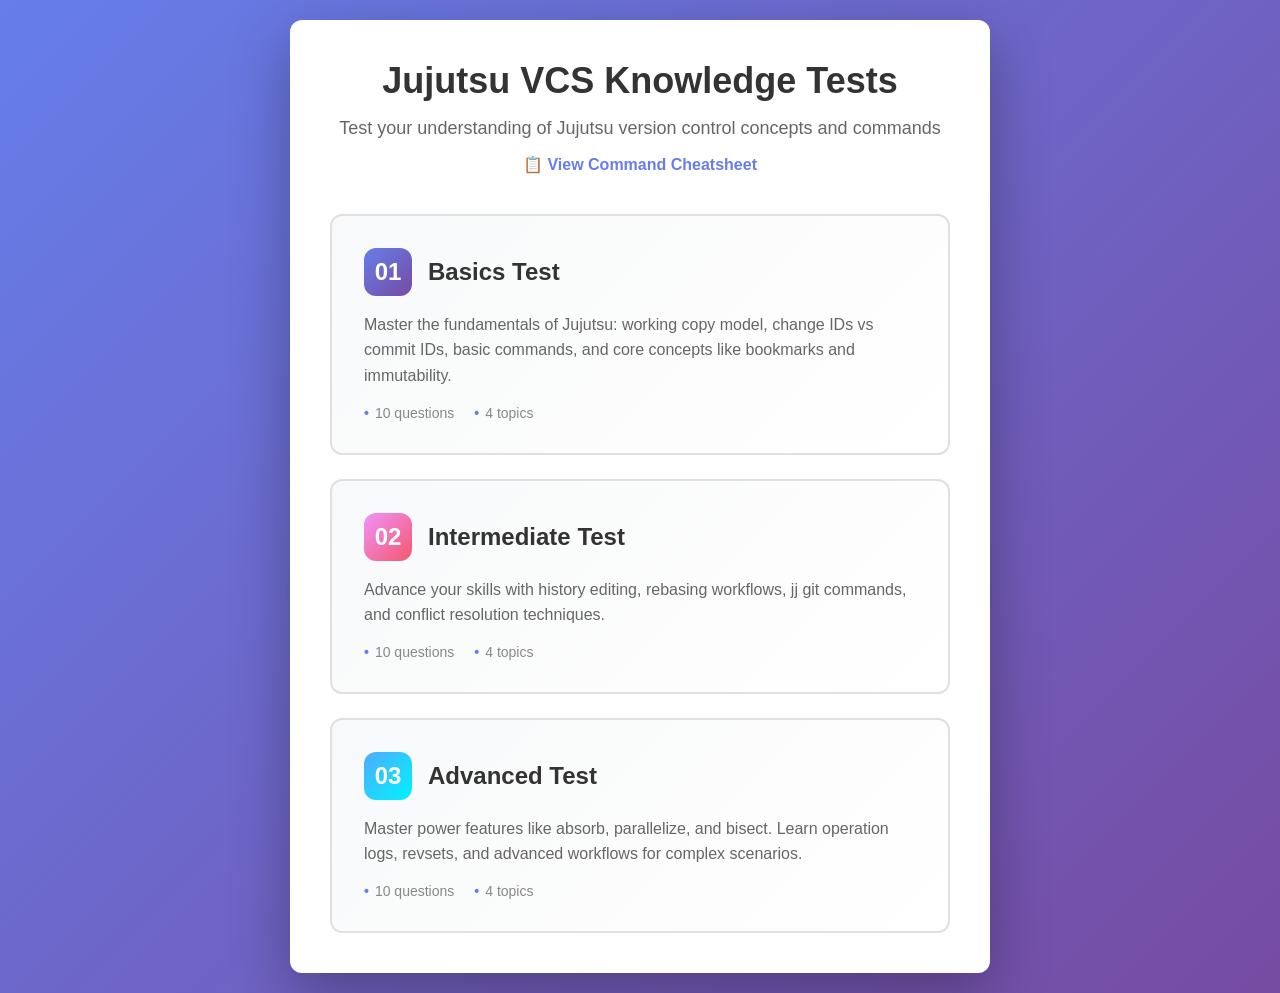
==== tests/index.html @ 3a8dadf9 "Add basic, intermediate, advanced tests" ====
<!DOCTYPE html>
<html lang="en">
<head>
    <meta charset="UTF-8">
    <meta name="viewport" content="width=device-width, initial-scale=1.0">
    <title>Jujutsu VCS Tests</title>
    <link rel="stylesheet" href="quiz.css">
    <style>
        .test-grid {
            display: grid;
            gap: 24px;
            margin-top: 40px;
        }

        .test-card {
            background: linear-gradient(135deg, #f8f9fa 0%, #ffffff 100%);
            border: 2px solid #e0e0e0;
            border-radius: 12px;
            padding: 32px;
            cursor: pointer;
            transition: all 0.3s ease;
            text-decoration: none;
            color: inherit;
            display: block;
        }

        .test-card:hover {
            transform: translateY(-4px);
            box-shadow: 0 12px 24px rgba(102, 126, 234, 0.2);
            border-color: #667eea;
        }

        .test-card-header {
            display: flex;
            align-items: center;
            gap: 16px;
            margin-bottom: 16px;
        }

        .test-icon {
            width: 48px;
            height: 48px;
            border-radius: 12px;
            display: flex;
            align-items: center;
            justify-content: center;
            font-size: 24px;
            font-weight: 700;
            color: white;
            flex-shrink: 0;
        }

        .test-icon.basics {
            background: linear-gradient(135deg, #667eea 0%, #764ba2 100%);
        }

        .test-icon.intermediate {
            background: linear-gradient(135deg, #f093fb 0%, #f5576c 100%);
        }

        .test-icon.advanced {
            background: linear-gradient(135deg, #4facfe 0%, #00f2fe 100%);
        }

        .test-title {
            font-size: 24px;
            font-weight: 700;
            color: #333;
            margin: 0;
        }

        .test-description {
            color: #666;
            font-size: 16px;
            line-height: 1.6;
            margin-bottom: 16px;
        }

        .test-meta {
            display: flex;
            gap: 20px;
            font-size: 14px;
            color: #888;
        }

        .test-meta-item {
            display: flex;
            align-items: center;
            gap: 6px;
        }

        .test-meta-item::before {
            content: "•";
            color: #667eea;
            font-weight: 700;
        }

        .page-header {
            text-align: center;
            margin-bottom: 20px;
        }

        .page-title {
            font-size: 36px;
            font-weight: 700;
            color: #333;
            margin-bottom: 12px;
        }

        .page-subtitle {
            font-size: 18px;
            color: #666;
            line-height: 1.6;
        }

        .info-box {
            background: linear-gradient(135deg, #e8eaf6 0%, #f3e5f5 100%);
            border-left: 4px solid #667eea;
            border-radius: 8px;
            padding: 20px;
            margin-top: 40px;
        }

        .info-box h3 {
            color: #667eea;
            font-size: 18px;
            margin-bottom: 12px;
        }

        .info-box p {
            color: #555;
            font-size: 15px;
            line-height: 1.6;
            margin: 0;
        }

        .info-box ul {
            margin: 12px 0 0 20px;
            color: #555;
            font-size: 15px;
            line-height: 1.8;
        }
    </style>
</head>
<body>
    <div class="container">
        <div class="page-header">
            <h1 class="page-title">Jujutsu VCS Knowledge Tests</h1>
            <p class="page-subtitle">Test your understanding of Jujutsu version control concepts and commands</p>
            <p style="margin-top: 12px;">
                <a href="cheatsheet.html" style="color: #667eea; text-decoration: none; font-weight: 600;">📋 View Command Cheatsheet</a>
            </p>
        </div>

        <div class="test-grid">
            <a href="01-basics.html" class="test-card">
                <div class="test-card-header">
                    <div class="test-icon basics">01</div>
                    <h2 class="test-title">Basics Test</h2>
                </div>
                <p class="test-description">
                    Master the fundamentals of Jujutsu: working copy model, change IDs vs commit IDs,
                    basic commands, and core concepts like bookmarks and immutability.
                </p>
                <div class="test-meta">
                    <span class="test-meta-item">10 questions</span>
                    <span class="test-meta-item">4 topics</span>
                </div>
            </a>

            <a href="02-intermediate.html" class="test-card">
                <div class="test-card-header">
                    <div class="test-icon intermediate">02</div>
                    <h2 class="test-title">Intermediate Test</h2>
                </div>
                <p class="test-description">
                    Advance your skills with history editing, rebasing workflows, jj git commands,
                    and conflict resolution techniques.
                </p>
                <div class="test-meta">
                    <span class="test-meta-item">10 questions</span>
                    <span class="test-meta-item">4 topics</span>
                </div>
            </a>

            <a href="03-advanced.html" class="test-card">
                <div class="test-card-header">
                    <div class="test-icon advanced">03</div>
                    <h2 class="test-title">Advanced Test</h2>
                </div>
                <p class="test-description">
                    Master power features like absorb, parallelize, and bisect. Learn operation logs,
                    revsets, and advanced workflows for complex scenarios.
                </p>
                <div class="test-meta">
                    <span class="test-meta-item">10 questions</span>
                    <span class="test-meta-item">4 topics</span>
                </div>
            </a>
        </div>
    </div>
</body>
</html>
---- tests/quiz.css ----
* {
    margin: 0;
    padding: 0;
    box-sizing: border-box;
}

body {
    font-family: -apple-system, BlinkMacSystemFont, 'Segoe UI', Roboto, Oxygen, Ubuntu, Cantarell, sans-serif;
    background: linear-gradient(135deg, #667eea 0%, #764ba2 100%);
    min-height: 100vh;
    display: flex;
    justify-content: center;
    align-items: center;
    padding: 20px;
}

.container {
    background: white;
    border-radius: 12px;
    box-shadow: 0 20px 60px rgba(0, 0, 0, 0.3);
    max-width: 700px;
    width: 100%;
    padding: 40px;
}

h1 {
    color: #333;
    margin-bottom: 10px;
    font-size: 28px;
}

.subtitle {
    color: #666;
    margin-bottom: 30px;
    font-size: 14px;
}

.progress-bar {
    background: #e0e0e0;
    height: 8px;
    border-radius: 4px;
    margin-bottom: 30px;
    overflow: hidden;
}

.progress-fill {
    background: linear-gradient(90deg, #667eea 0%, #764ba2 100%);
    height: 100%;
    transition: width 0.3s ease;
}

.question-container {
    display: none;
}

.question-container.active {
    display: block;
    animation: fadeIn 0.3s ease;
}

@keyframes fadeIn {
    from {
        opacity: 0;
        transform: translateY(10px);
    }
    to {
        opacity: 1;
        transform: translateY(0);
    }
}

.question-number {
    color: #764ba2;
    font-weight: 600;
    margin-bottom: 10px;
    font-size: 14px;
}

.question-text {
    color: #333;
    font-size: 20px;
    margin-bottom: 25px;
    line-height: 1.5;
}

.options {
    display: flex;
    flex-direction: column;
    gap: 12px;
}

.option {
    background: #f8f9fa;
    border: 2px solid #e0e0e0;
    border-radius: 8px;
    padding: 16px;
    cursor: pointer;
    transition: all 0.2s ease;
    display: flex;
    align-items: center;
}

.option:hover {
    background: #f0f0f0;
    border-color: #667eea;
}

.option.selected {
    background: #e8eaf6;
    border-color: #667eea;
}

.option input[type="radio"] {
    margin-right: 12px;
    width: 20px;
    height: 20px;
    cursor: pointer;
}

.option-text {
    color: #333;
    font-size: 16px;
    flex: 1;
}

.navigation {
    display: flex;
    justify-content: space-between;
    margin-top: 30px;
    gap: 12px;
}

button {
    background: linear-gradient(135deg, #667eea 0%, #764ba2 100%);
    color: white;
    border: none;
    padding: 14px 28px;
    border-radius: 8px;
    font-size: 16px;
    font-weight: 600;
    cursor: pointer;
    transition: transform 0.2s ease, box-shadow 0.2s ease;
}

button:hover {
    transform: translateY(-2px);
    box-shadow: 0 4px 12px rgba(102, 126, 234, 0.4);
}

button:disabled {
    background: #ccc;
    cursor: not-allowed;
    transform: none;
    box-shadow: none;
}

button.secondary {
    background: #e0e0e0;
    color: #333;
}

button.secondary:hover {
    background: #d0d0d0;
    box-shadow: 0 4px 12px rgba(0, 0, 0, 0.1);
}

.results {
    display: none;
    text-align: center;
}

.results.active {
    display: block;
    animation: fadeIn 0.5s ease;
}

.score {
    font-size: 64px;
    font-weight: 700;
    color: #667eea;
    margin: 20px 0;
}

.score-message {
    font-size: 24px;
    color: #333;
    margin-bottom: 30px;
}

.answer-review {
    text-align: left;
    margin-top: 30px;
    padding-top: 30px;
    border-top: 2px solid #e0e0e0;
}

.review-item {
    margin-bottom: 20px;
    padding: 16px;
    background: #f8f9fa;
    border-radius: 8px;
}

.review-item.correct {
    border-left: 4px solid #4caf50;
}

.review-item.incorrect {
    border-left: 4px solid #f44336;
}

.review-question {
    font-weight: 600;
    color: #333;
    margin-bottom: 8px;
}

.review-answer {
    color: #666;
    font-size: 14px;
}

.review-answer.correct {
    color: #4caf50;
}

.review-answer.incorrect {
    color: #f44336;
}

.restart-button {
    margin-top: 20px;
}
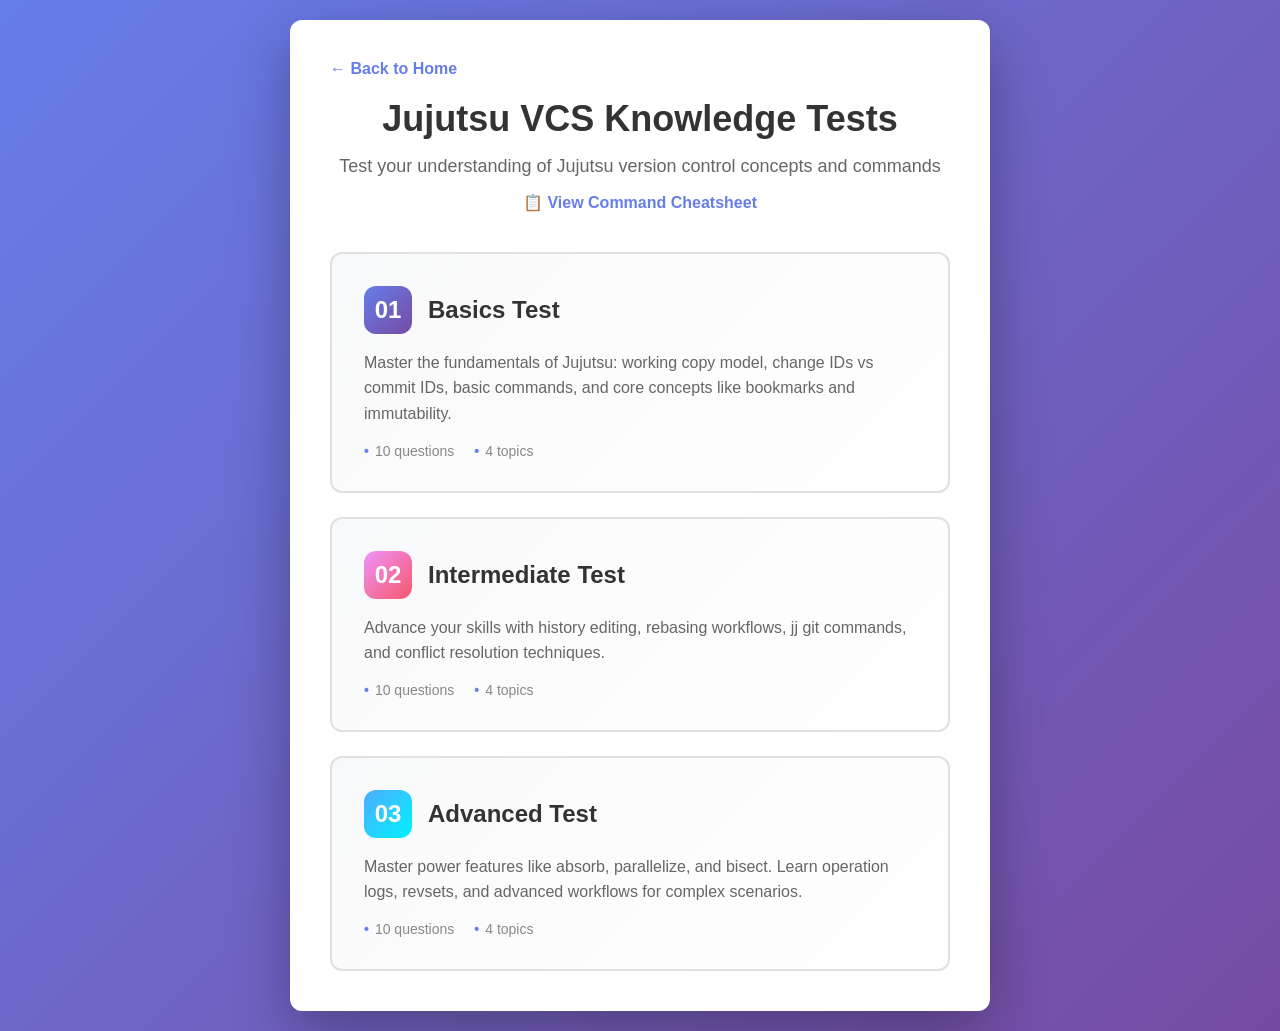
==== commit 90e7a588: "Set up GitHub Pages site with HTML tutorial - Create assets/ directory with shared style.css - Add m" ====
--- a/tests/index.html
+++ b/tests/index.html
@@ -144,6 +144,9 @@
 </head>
 <body>
     <div class="container">
+        <p style="margin-bottom: 20px;">
+            <a href="../index.html" style="color: #667eea; text-decoration: none; font-weight: 600;">← Back to Home</a>
+        </p>
         <div class="page-header">
             <h1 class="page-title">Jujutsu VCS Knowledge Tests</h1>
             <p class="page-subtitle">Test your understanding of Jujutsu version control concepts and commands</p>
--- a/tests/quiz.css
+++ b/tests/quiz.css
@@ -21,6 +21,18 @@
     max-width: 700px;
     width: 100%;
     padding: 40px;
+    animation: fadeInScale 0.5s ease-out;
+}
+
+@keyframes fadeInScale {
+    from {
+        opacity: 0;
+        transform: scale(0.95);
+    }
+    to {
+        opacity: 1;
+        transform: scale(1);
+    }
 }
 
 h1 {
@@ -41,12 +53,35 @@
     border-radius: 4px;
     margin-bottom: 30px;
     overflow: hidden;
+    position: relative;
+}
+
+.progress-bar::after {
+    content: '';
+    position: absolute;
+    top: 0;
+    left: 0;
+    right: 0;
+    bottom: 0;
+    background: linear-gradient(90deg, transparent, rgba(255, 255, 255, 0.3), transparent);
+    animation: shimmer 2s infinite;
+}
+
+@keyframes shimmer {
+    0% {
+        transform: translateX(-100%);
+    }
+    100% {
+        transform: translateX(100%);
+    }
 }
 
 .progress-fill {
     background: linear-gradient(90deg, #667eea 0%, #764ba2 100%);
     height: 100%;
-    transition: width 0.3s ease;
+    transition: width 0.5s ease;
+    position: relative;
+    z-index: 1;
 }
 
 .question-container {
@@ -95,7 +130,7 @@
     border-radius: 8px;
     padding: 16px;
     cursor: pointer;
-    transition: all 0.2s ease;
+    transition: all 0.2s ease, transform 0.2s ease;
     display: flex;
     align-items: center;
 }
@@ -103,11 +138,25 @@
 .option:hover {
     background: #f0f0f0;
     border-color: #667eea;
+    transform: translateX(4px);
 }
 
 .option.selected {
     background: #e8eaf6;
     border-color: #667eea;
+    animation: selectPulse 0.2s ease;
+}
+
+@keyframes selectPulse {
+    0% {
+        transform: scale(1);
+    }
+    50% {
+        transform: scale(1.01);
+    }
+    100% {
+        transform: scale(1);
+    }
 }
 
 .option input[type="radio"] {
@@ -140,11 +189,35 @@
     font-weight: 600;
     cursor: pointer;
     transition: transform 0.2s ease, box-shadow 0.2s ease;
+    position: relative;
+    overflow: hidden;
+}
+
+button::before {
+    content: '';
+    position: absolute;
+    top: 50%;
+    left: 50%;
+    width: 0;
+    height: 0;
+    border-radius: 50%;
+    background: rgba(255, 255, 255, 0.3);
+    transform: translate(-50%, -50%);
+    transition: width 0.6s ease, height 0.6s ease;
+}
+
+button:hover::before {
+    width: 300px;
+    height: 300px;
 }
 
 button:hover {
     transform: translateY(-2px);
     box-shadow: 0 4px 12px rgba(102, 126, 234, 0.4);
+}
+
+button:active {
+    transform: translateY(0);
 }
 
 button:disabled {
@@ -154,6 +227,10 @@
     box-shadow: none;
 }
 
+button:disabled::before {
+    display: none;
+}
+
 button.secondary {
     background: #e0e0e0;
     color: #333;
@@ -171,7 +248,18 @@
 
 .results.active {
     display: block;
-    animation: fadeIn 0.5s ease;
+    animation: resultsAppear 0.6s ease;
+}
+
+@keyframes resultsAppear {
+    from {
+        opacity: 0;
+        transform: scale(0.9) translateY(20px);
+    }
+    to {
+        opacity: 1;
+        transform: scale(1) translateY(0);
+    }
 }
 
 .score {
@@ -179,6 +267,21 @@
     font-weight: 700;
     color: #667eea;
     margin: 20px 0;
+    animation: scoreCount 1s ease-out;
+}
+
+@keyframes scoreCount {
+    from {
+        opacity: 0;
+        transform: scale(0.5);
+    }
+    50% {
+        transform: scale(1.1);
+    }
+    to {
+        opacity: 1;
+        transform: scale(1);
+    }
 }
 
 .score-message {
@@ -199,6 +302,31 @@
     padding: 16px;
     background: #f8f9fa;
     border-radius: 8px;
+    animation: reviewSlideIn 0.4s ease;
+    animation-fill-mode: both;
+}
+
+.review-item:nth-child(1) { animation-delay: 0.05s; }
+.review-item:nth-child(2) { animation-delay: 0.1s; }
+.review-item:nth-child(3) { animation-delay: 0.15s; }
+.review-item:nth-child(4) { animation-delay: 0.2s; }
+.review-item:nth-child(5) { animation-delay: 0.25s; }
+.review-item:nth-child(6) { animation-delay: 0.3s; }
+.review-item:nth-child(7) { animation-delay: 0.35s; }
+.review-item:nth-child(8) { animation-delay: 0.4s; }
+.review-item:nth-child(9) { animation-delay: 0.45s; }
+.review-item:nth-child(10) { animation-delay: 0.5s; }
+.review-item:nth-child(11) { animation-delay: 0.55s; }
+
+@keyframes reviewSlideIn {
+    from {
+        opacity: 0;
+        transform: translateX(-20px);
+    }
+    to {
+        opacity: 1;
+        transform: translateX(0);
+    }
 }
 
 .review-item.correct {
